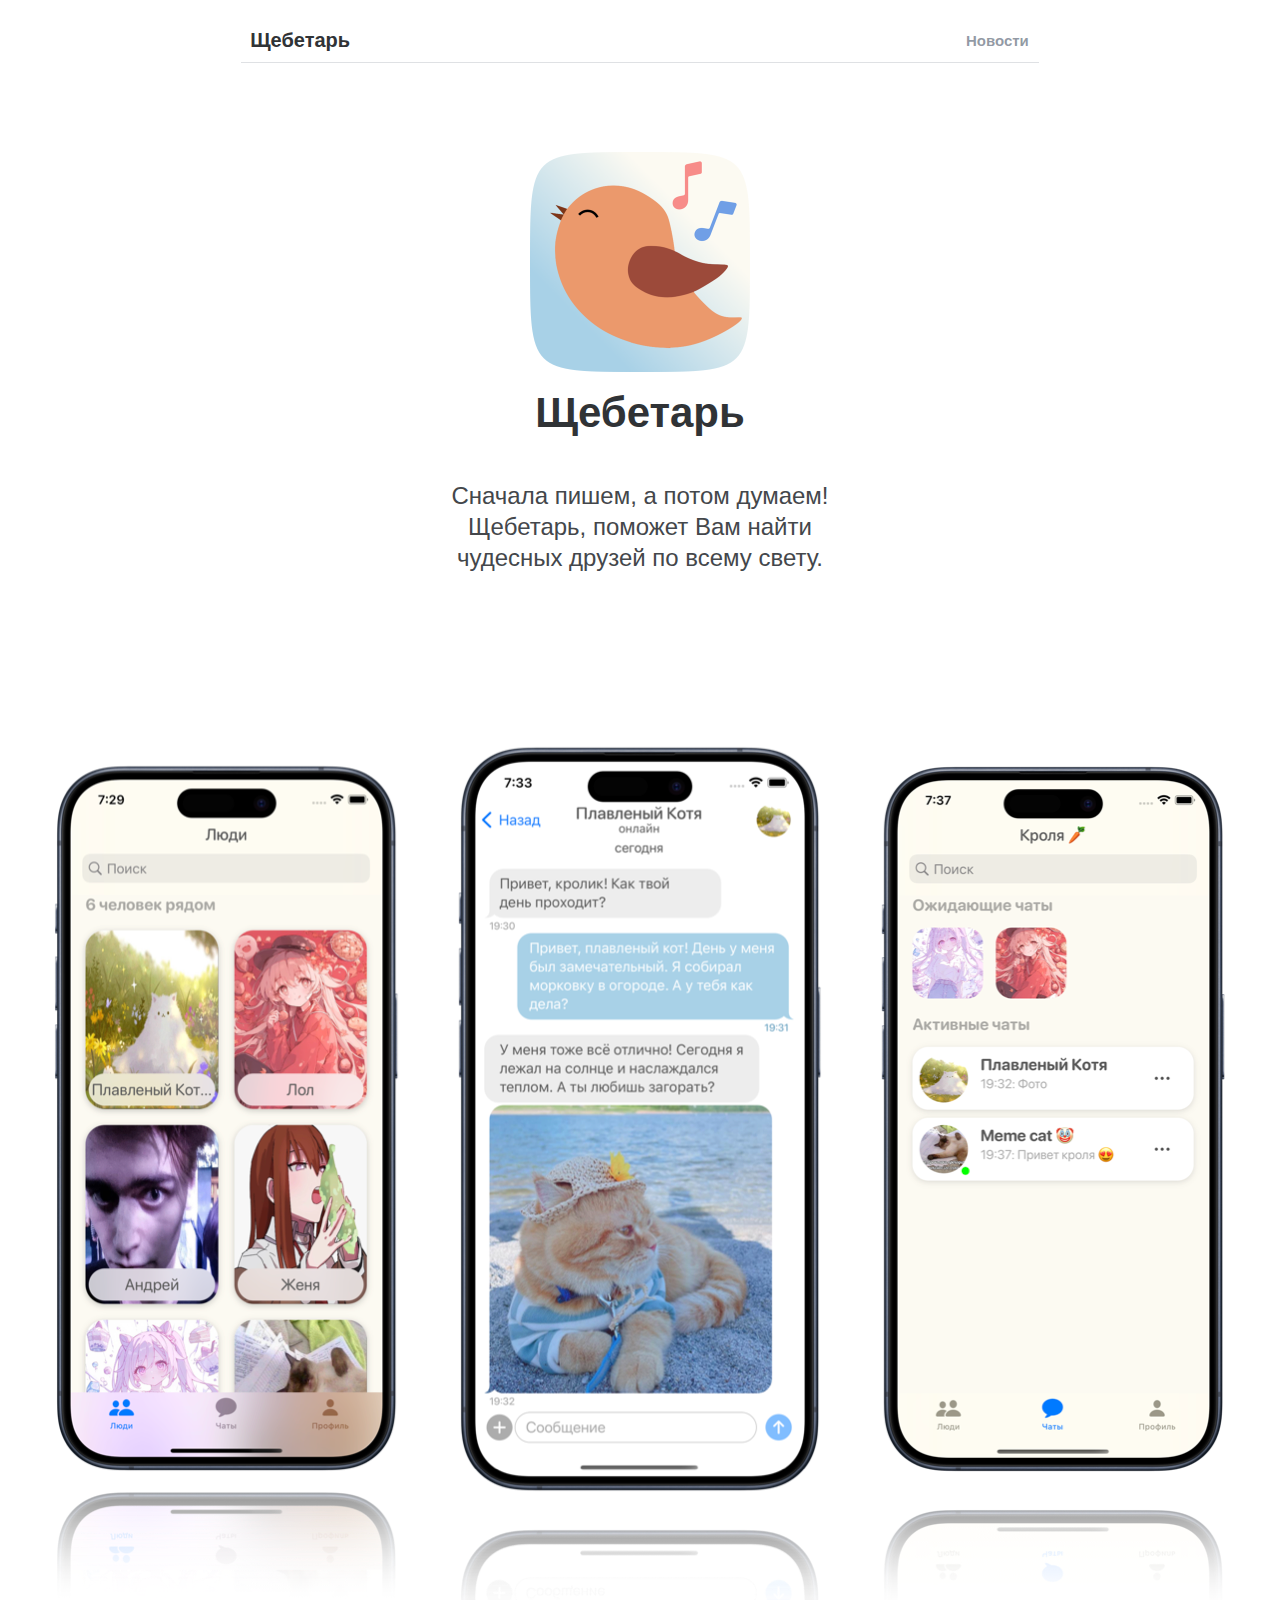
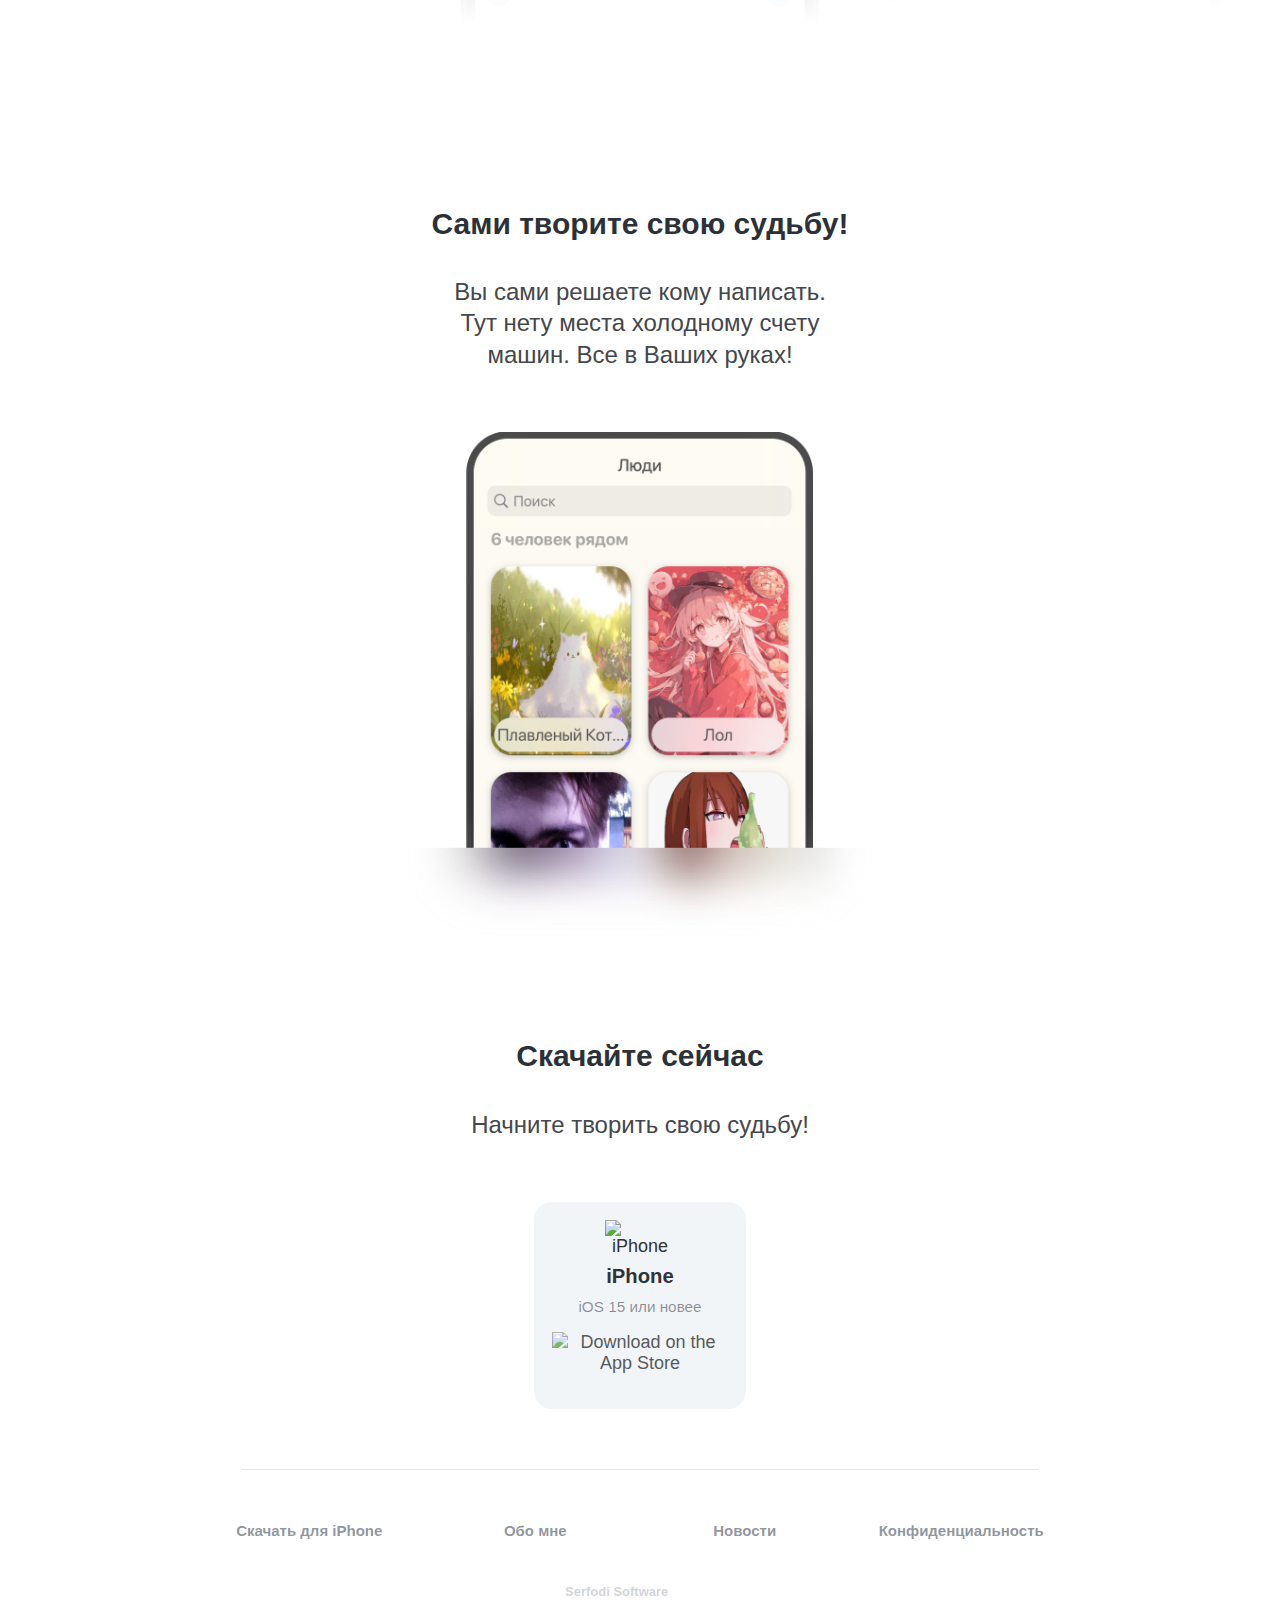
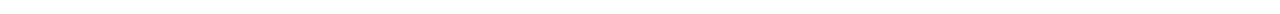
==== index.html @ 2d75fcef "add web site" ====
<!DOCTYPE html>
<html lang="ru">
<head>
    <meta charset="UTF-8">
    <meta name="viewport" content="width=device-width, initial-scale=1.0">
    <title> Щебетарь </title>
    <link type="text/css" rel="stylesheet" href="static/style.css">
</head>
<body>
    <header>
        <div class="container">
         <div class="navigation">
                <div class="navigation-bar">
                    <div class="navigation-logo">
                        <a class="navigation-logobutton" href="index.html">Щебетарь</a>
                    </div>
                    <ul class="navigation-list">
                        <li class="navigation-item for-blog">
                            <a class="navigation-button" href="https://t.me/SerfodiSoftware">
                                <span class="navigation-title">Новости</span>
                            </a>
                        </li>
                    </ul>
                </div>
            </div>
        </div>
    </header>
    <div class="page">
<div class="container">
    <div class="iconApp">
        <img class="icon-image img" src="static/Image/iconApp.png" width="220" height="220" alt="Щебетарь">
        <h1> Щебетарь </h1>
        <p>Сначала пишем, а потом думаем! Щебетарь, поможет Вам найти чудесных друзей по всему свету.</p>
    </div>
</div>
<div class="fullSceens">
    <img src="static/Image/screens.png" alt="экраны">
</div>
<div class="container">
    <div class="iconApp">
        <h2> Сами творите свою судьбу! </h2>
        <p>Вы сами решаете кому написать. Тут&nbsp;нету места холодному счету машин. Все в Ваших руках!</p>
    </div>
    <div class="fullSceens">
        <img class="img" src="static/Image/screen.png" width="550" alt="">
    </div>
    <div class="iconApp">
        <h2> Скачайте сейчас </h2>
        <p>Начните творить свою судьбу!</p>
    </div>
    <div class="productcard">
        <div class="productcard-content">
            <a href="">
                <img class="productcard-icon for-ios" src="" height="100" alt="iPhone">
            </a>
            <h3 class="productcard-title">iPhone</h3>
            <p class="productcard-description">
                <span class="lookup is-initialized" data-key="requirements-iphone">iOS 15 или новее</span><br>
            </p>
        </div>
        <div class="productcard-actions">
            <a href="">
                <img class="productcard-appstorebutton for-ios" src="" width="120" height="40" alt="Download on the App Store">
            </a>
        </div>
    </div>
</div>
    </div>
</body>
<footer>
    <div class="container">
        <div class="footer">
            <div class="footer-row">
                <div class="footer-column">
                    <a class="footer-link" href="">Скачать для iPhone</a>
                </div>
                <div class="footer-column">
                    <a class="footer-link" href="">Обо мне</a>
                </div>
                <div class="footer-column">
                    <a class="footer-link" href="https://t.me/SerfodiSoftware">Новости</a>
                </div>
                <div class="footer-column">
                    <a class="footer-link" href="privacy.html">Конфиденциальность</a>
                </div>
            </div>
            <div class="footer-company">
                <h3>Serfodi Software</h3>
            </div>
        </div>
    </div>
</footer>
</html>
---- static/style.css ----
/* Общие стили */

a, abbr, acronym, address, applet, article, aside, audio, b, big, blockquote, body, canvas, caption, center, cite, code, dd, del, details, dfn, div, dl, dt, em, embed, fieldset, figcaption, figure, footer, form, h1, h2, h3, h4, h5, h6, header, hgroup, html, i, iframe, img, ins, kbd, label, legend, li, main, mark, menu, nav, object, ol, output, p, pre, q, ruby, s, samp, section, small, span, strike, strong, sub, summary, sup, table, tbody, td, tfoot, th, thead, time, tr, tt, u, ul, var, video {
    margin: 0;
    padding: 0;
    border: 0;
    font: inherit;
    vertical-align: baseline;
}

*, ::after, ::before {
    box-sizing: inherit;
}

* {
    margin: 0;
    padding: 0;
    box-sizing: border-box;
}

html, body {
    font-family: '-apple-system'; 
}

body, input, textarea, head, footer {
    -webkit-font-smoothing: antialiased;
}

body {
    position: relative;
    overflow-y: scroll;
    -webkit-text-size-adjust: 100%;
    font-family: ui-sans-serif,-apple-system,BlinkMacSystemFont,Roboto,sans-serif;
    font-size: 18px;
    line-height: 1.4;
    color: #303336;
    background-color: #fff;
}

a {
    text-decoration: none;
    color: inherit;
}

.container {
    padding-left: 4%;
    padding-right: 4%;
    padding-left: calc(env(safe-area-inset-left) + 4%);
    padding-right: calc(env(safe-area-inset-right) + 4%);
    max-width: 900px;
}

.navigation {
    padding: 0 0 40px;
    font-family: ui-sans-serif,-apple-system,BlinkMacSystemFont,Roboto,sans-serif;
    font-size: 15px;
    line-height: 1.2;
    font-weight: 600;
}


.container, .navigation {
    position: relative;
    margin: 0 auto;
}

.navigation-bar {
    padding: 25px 0 5px;
    box-shadow: 0 1px 0 rgba(38,52,74,.15);
    transition: background .2s ease-out;
}

.navigation-list {
    margin-left: 20%;
    line-height: 1px;
    text-align: right;
}

.navigation-logo {
    position: relative;
}

.navigation-logobutton {
    display: block;
    position: absolute;
    text-align: center;
    padding: 3px 3px;
    
    height: 32px;
    margin-left: 6px;
    margin-right: 6px;
    overflow: hidden;
    border-radius: 6px;
    font-size: 20px;
}

.navigation-logobutton:hover {
    background-color: rgba(4,15,26,.05);
}

.navigation-item {
    display: inline-block;
    position: relative;
    margin: 0 10px;
    white-space: nowrap;
}

.navigation-button {
    display: block;
    text-align: center;
    padding: 2px 5px;
    margin: 2px -5px;
    line-height: 24px;
    border-radius: 6px;
    color: rgba(38,52,74,.5);
}

.navigation-button:hover {
    color: rgba(38,52,74,.7);
    background: rgba(4,15,26,.05);
    transition: background .15s ease-out;
}

/* Другие */

.page {
    position: relative;
    overflow: hidden;
}

.slice.has-spacing {
    padding: 20px 0;
}

.container.is-compact {
    max-width: 710px;
}

.h1:first-child {
    margin-top: 0;
}

/* Текст */

h1 {
    margin-top: 2.0677em;
    margin-bottom: 1.0323em;
    font-size: 2em;
    line-height: 1.1;
    font-weight: 700;
}

@media (max-width: 420px) {
    h1 {
        font-size: 1.5em;
    }
}

.introduction {
    margin-bottom: 1.4em;
    font-size: 1.25em;
    line-height: 1.25;
}

h2 {
    margin-top: 2.5625em;
    margin-bottom: .85416667em;
    font-size: 1.5em;
    line-height: 1.25;
    font-weight: 700;
}

p {
    margin-bottom: 1.4em;
}

.list {
    padding-left: 20px;
    margin-top: -15px;
}

.list li {
    padding-bottom: 5px;
}

/* Таблица */

table, th, td, thead {
    border: none;
    table-layout: auto;
}

table {
    margin-bottom: 1.4em;
    cursor: default;
    border-collapse:collapse;
}

table thead th {
    font-weight: 700;
	text-align: center;
    vertical-align:middle;
	padding: 10px 10px;
	background: rgba(4,15,26,.05);
}

table tbody td {
	padding: 10px 10px;
    -webkit-hyphens: auto;
    hyphens: auto;
}

table tbody tr:nth-child(even) {
	 background: rgba(4,15,26,.05);
}

table tbody tr td:first-child, 
table thead tr th:first-child  {
    width: 1%;
	border-radius: 10px 0 0 10px;
}

table tbody tr td:last-child, 
table thead tr th:last-child {
    border-radius: 0 10px 10px 0;
}

@media screen and (max-width: 600px) {
    .table-wrap {
        overscroll-behavior: auto;
        overflow-y: scroll;
        overscroll-behavior-y: auto;
    }
}

/* Подвал */

footer {
    margin-top: 60px;
}

.footer {
    margin: 0 auto;
    padding-top: 40px;
    font-size: 15px;
    line-height: 1.2;
    color: rgba(0,15,36,.46);
    border-top: 1px solid rgba(0,0,0,.1);
}

.footer-row {
    clear: both;
    margin: 0-15px;
}

.footer-row {
    margin: 0-2.5%;
}

.footer-row::after {
    content: "";
    display: table;
    clear: both;
}

.footer-column {
    float: left;
    box-sizing: border-box;
    width: 25%;
    padding: 0 15px;
    margin-bottom: 18px;
    text-align: center;
}

.footer-column:first-child  {
    text-align: left;
}

.footer-column:last-child  {
    text-align: right;
}

@media (max-width: 820px) {
    .footer-column {
        width: 50%;
        padding: 0 2.5%;
        text-align: left;
    }
    .footer-column:nth-child(2n+1) {
        clear: both;
    }
    .footer-column:last-child  {
        text-align: left;
    }
}

.footer-link {
    font: inherit;
    display: block;
    margin-block-start: 0.83em;
    margin-block-end: 0.83em;
    margin-inline-start: 0px;
    margin-inline-end: 0px;
    font-weight: bold;
    margin-bottom: 6px;
}

.footer-link:hover {
    color: rgba(38,52,74,.7);
}

.footer h3 {
    display: block;
    width: 150px;
    height: 30px;
    overflow: hidden;
    opacity: .40;
    font-size: 13px;
    font-weight: bold;
}


.footer-company {
    margin: 20px auto 0;
    width: 150px;
    height: 30px;
}


.iconApp {
    width: 440px;
    max-width: 90%;
    padding-top: 50px;
    padding-bottom: 50px;
    margin: 0 auto;
    font-size: 1.333em;
    line-height: 1.25;
}

.iconApp p {
    text-align: center;
    color: #44474b;
    margin-bottom: 2em;
    margin: .5em auto;
    line-height: 1.3;
}

.iconApp h1 {
    text-align: center;
    font-size: 1.75em;
    margin-top: 18px;
}

.iconApp h2 {
    text-align: center;
    margin: 1.25em 0;
    font-size: 1.25em;
    font-weight: 700;
    line-height: 1;
    text-align: center;
    color: #2c3138;
}


.img, img:not([class]) {
    max-width: 100%;
    height: auto;
}

.icon-image {
    display: block;
    max-width: 75%;
    margin: 0 auto;
}

.fullSceens {
    position: relative;
    width: -webkit-fit-content;
    width: -moz-fit-content;
    width: fit-content;
    margin: 0 auto;
}



/* productcard Apple */

.productcard {
    display: flex;
    flex-direction: column;
    justify-content: space-between;
}

.productcard {
    position: relative;
    padding: 1em;
    font-size: 1em;
    line-height: 1.2;
    text-align: center;
    background: #f2f5f7;
    border-radius: 1em;
    width: 212px;
    margin: 0 auto;
}

.productcard-icon {
    display: block;
    max-width: 70px;
    margin: 0 auto;
    height: auto;
    transition: transform .1s ease-out;
}

.productcard-icon:hover {
    transform: scale(1.05);
}

.productcard-title {
    margin-top: .3em;
    margin-bottom: .5em;
    font-size: 1.125em;
    font-weight: 700;
}

.productcard-description {
    margin-bottom: 1em;
    font-size: .85em;
    color: rgba(0,7,18,.44);
}

.productcard-appstorebutton {
    display: block;
    max-width: 100%;
    width: auto;
    height: auto;
    margin: 0 auto;
    opacity: .8;
}
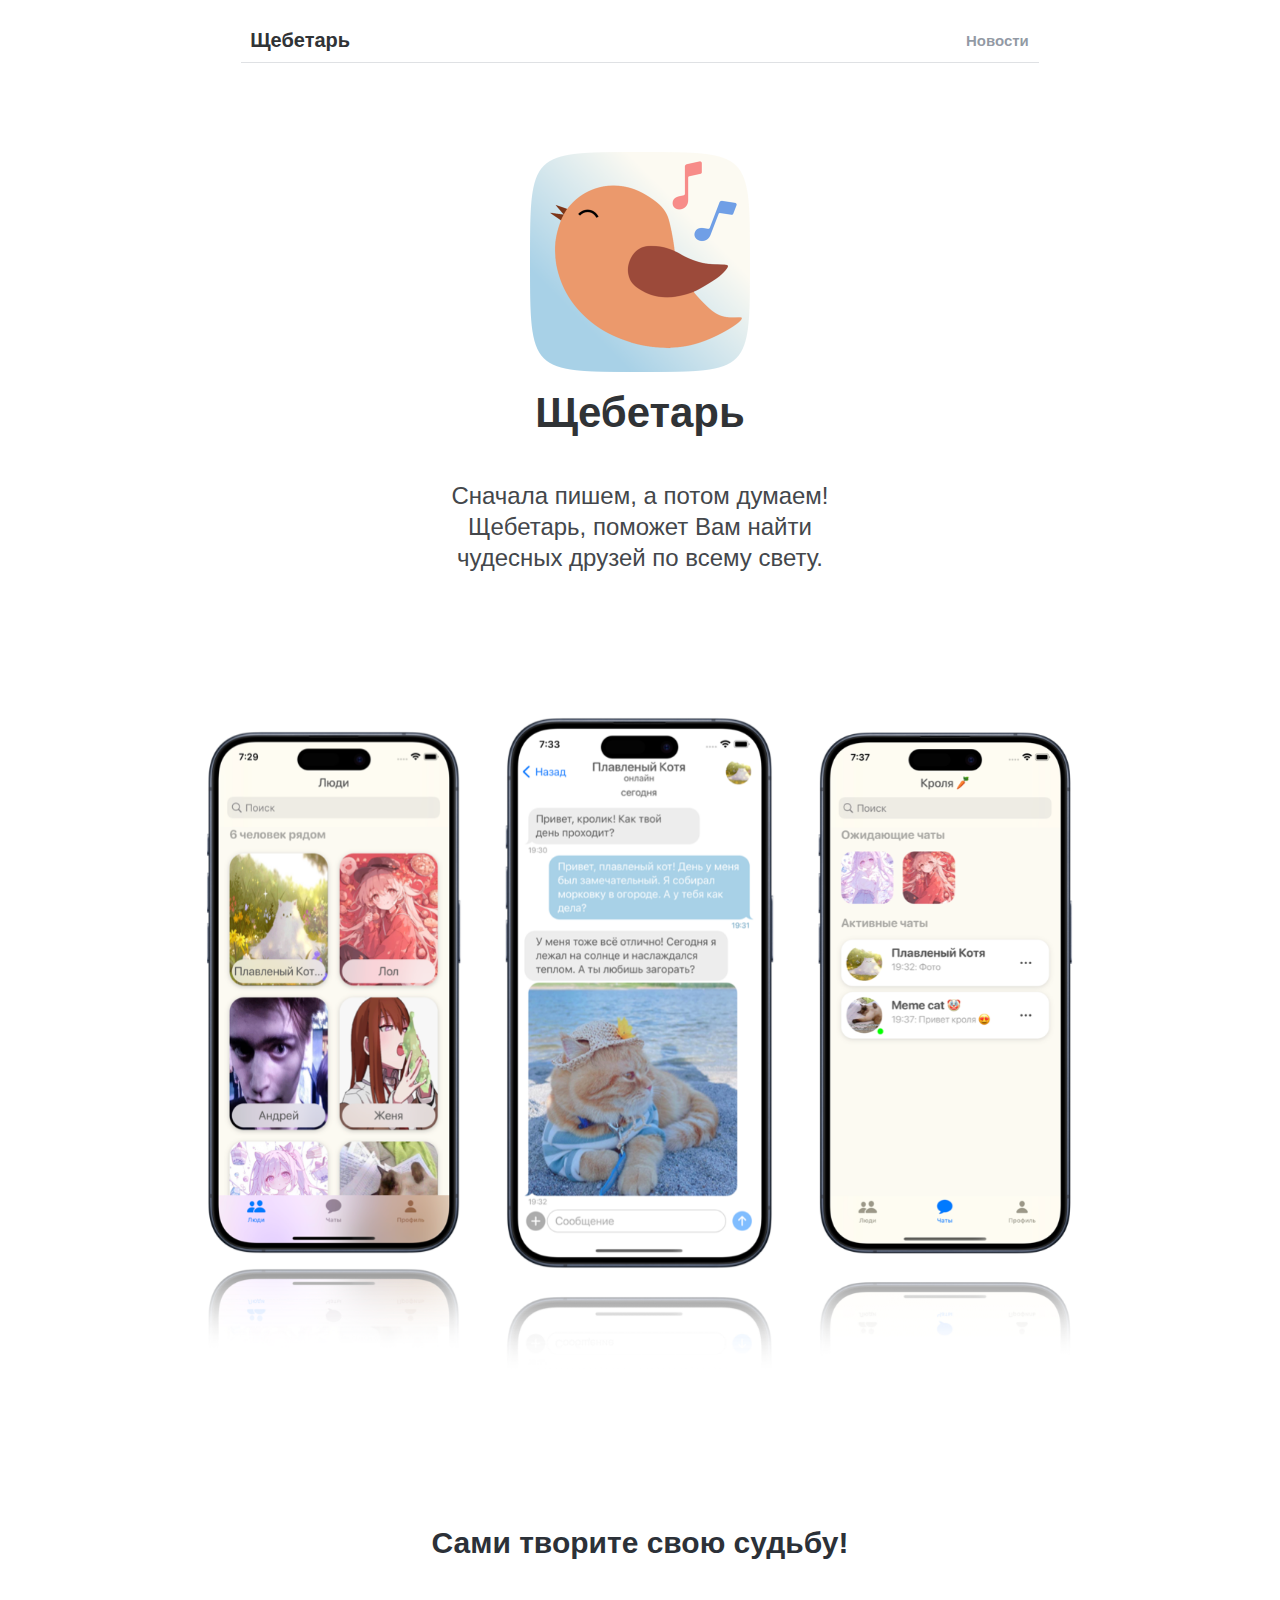
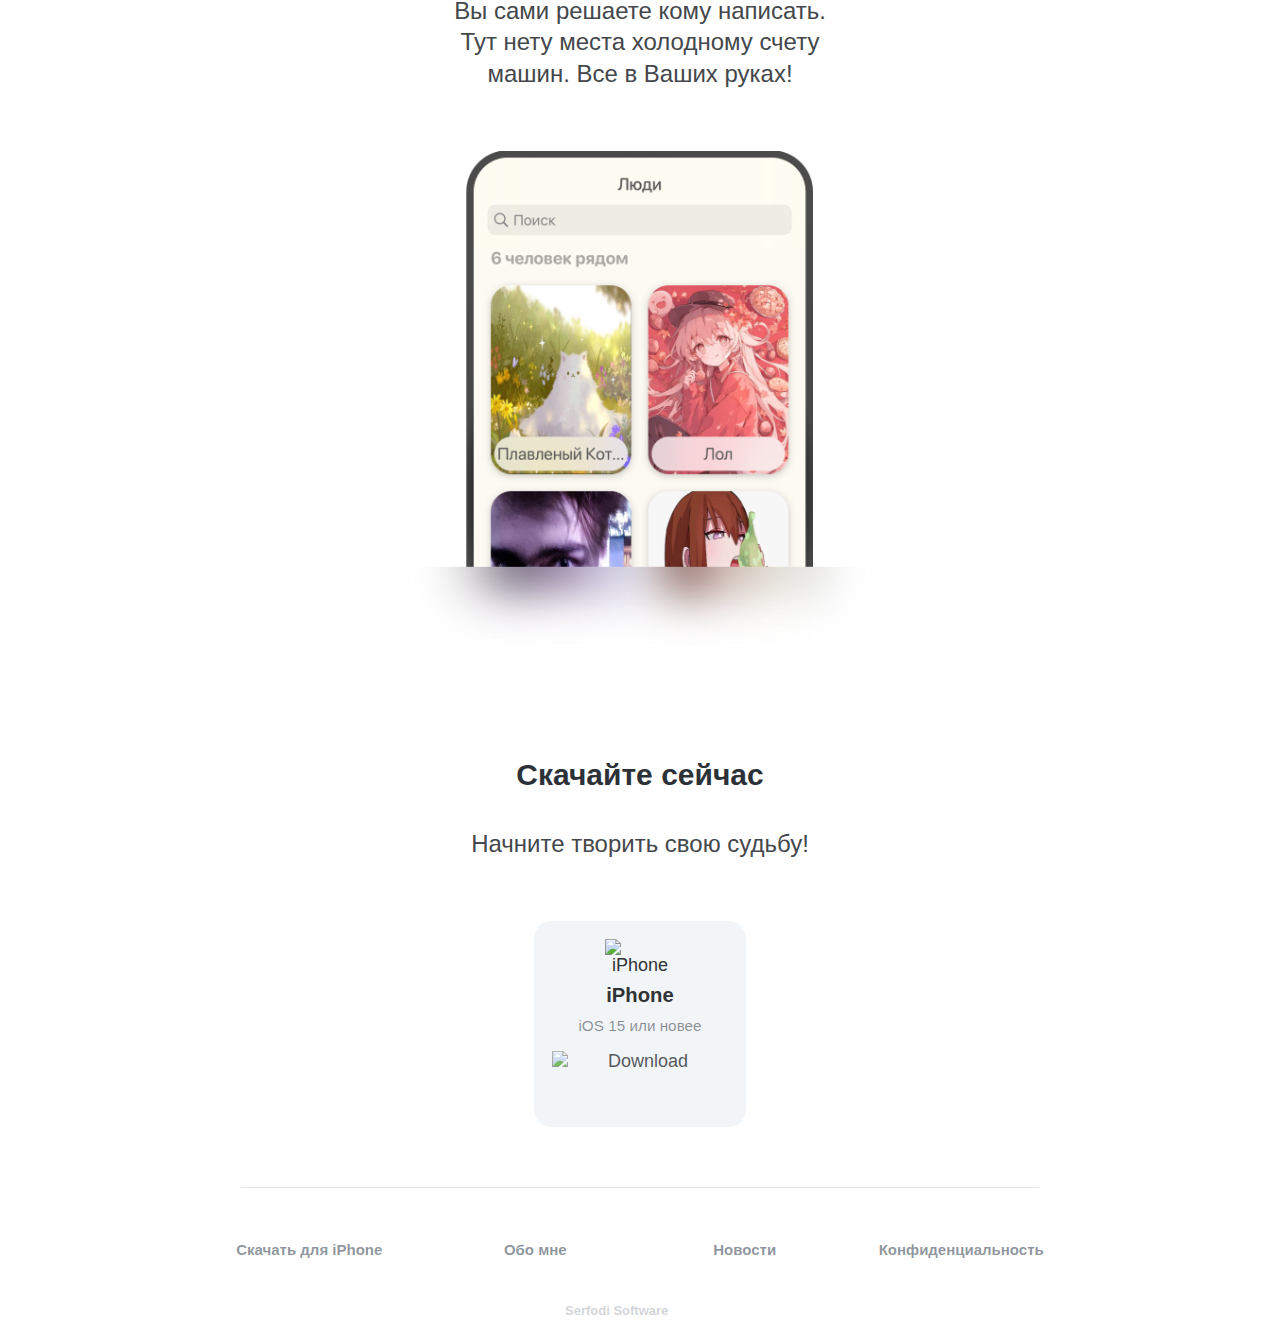
==== commit 7dec7525: "update html" ====
--- a/index.html
+++ b/index.html
@@ -34,7 +34,7 @@
     </div>
 </div>
 <div class="fullSceens">
-    <img src="static/Image/screens.png" alt="экраны">
+    <img src="static/Image/screens.png" width="900" alt="экраны">
 </div>
 <div class="container">
     <div class="iconApp">
@@ -60,7 +60,7 @@
         </div>
         <div class="productcard-actions">
             <a href="">
-                <img class="productcard-appstorebutton for-ios" src="" width="120" height="40" alt="Download on the App Store">
+                <img class="productcard-appstorebutton for-ios" src="" width="120" height="40" alt="Download">
             </a>
         </div>
     </div>
